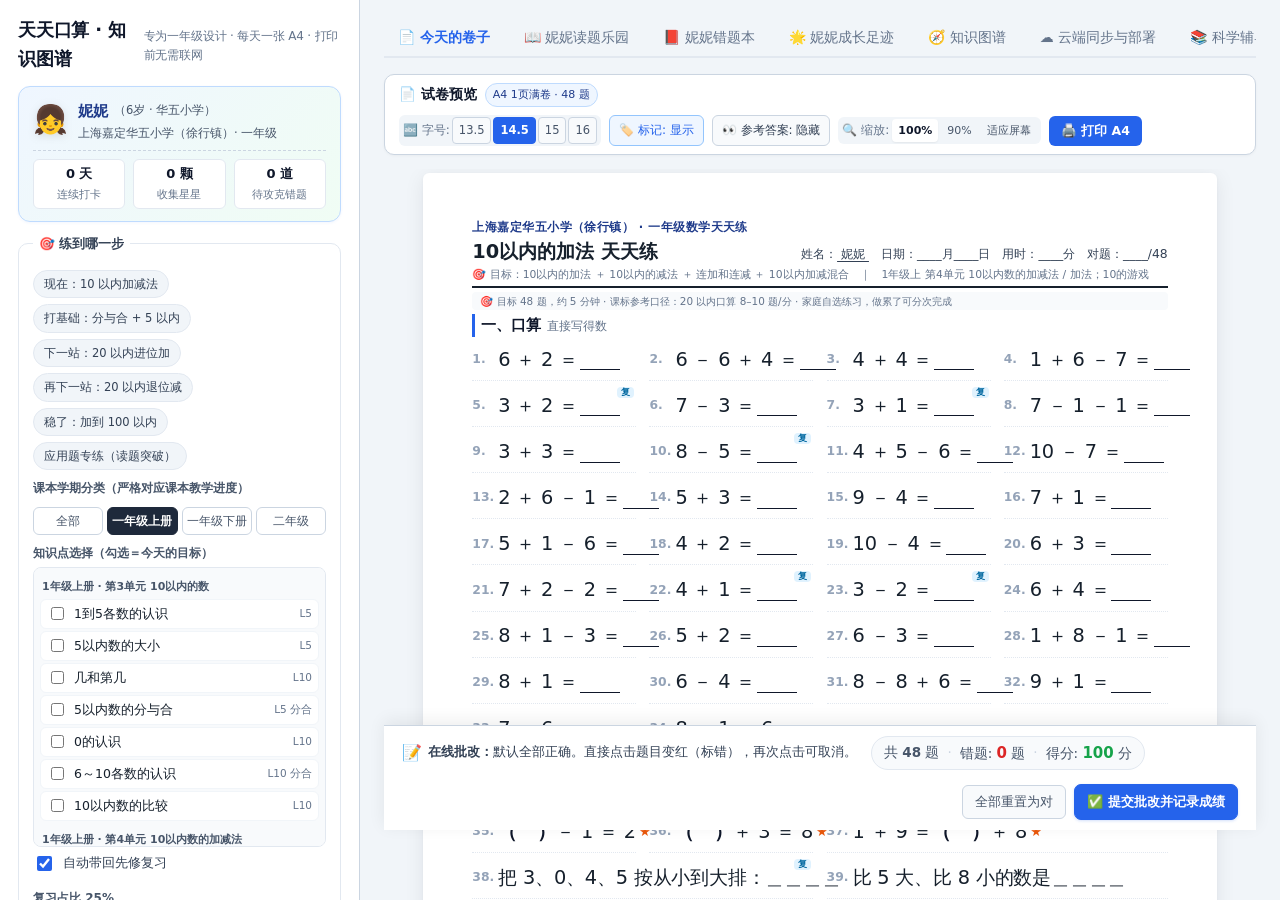
==== index.html @ 5da6ac64 "feat: 增加排除合成分成汉字题选项，支持纯算式出题" ====
<!DOCTYPE html>
<html lang="zh-CN">
<head>
<meta charset="utf-8">
<meta name="viewport" content="width=device-width, initial-scale=1">
<title>天天口算 · 知识图谱出题（专为妮妮定制）</title>
<link rel="stylesheet" href="css/style.css">
</head>
<body>
<div class="app">

  <aside class="side">
    <div class="brand">
      <div>天天口算 · 知识图谱</div>
      <small>专为一年级设计 · 每天一张 A4 · 打印前无需联网</small>
    </div>

    <!-- 妮妮专属档案卡片 (满足需求 5) -->
    <div class="nini-card" id="niniCard">
      <div class="nini-head">
        <div class="nini-avatar">👧</div>
        <div class="nini-info">
          <div class="nini-name">妮妮 <span style="font-size:11.5px;font-weight:normal;color:#475569">（6岁 · 华五小学）</span></div>
          <div class="nini-school">上海嘉定华五小学（徐行镇）· 一年级</div>
        </div>
      </div>
      <div class="nini-stats">
        <div class="stat-pill"><b id="statStreak">0 天</b><span>连续打卡</span></div>
        <div class="stat-pill"><b id="statStars">0 颗</b><span>收集星星</span></div>
        <div class="stat-pill"><b id="statErrors">0 道</b><span>待攻克错题</span></div>
      </div>
    </div>

    <fieldset>
      <legend>🎯 练到哪一步</legend>
      <div id="presets"></div>
      
      <!-- 年级与学期筛选切换 (满足需求 2：先一年级上，再一年级下) -->
      <label class="f">课本学期分类（严格对应课本教学进度）</label>
      <div class="grade-tabs" id="gradeTabs">
        <button class="grade-tab" data-g="all">全部</button>
        <button class="grade-tab on" data-g="1-up">一年级上册</button>
        <button class="grade-tab" data-g="1-down">一年级下册</button>
        <button class="grade-tab" data-g="2">二年级</button>
      </div>
      
      <label class="f">知识点选择（勾选＝今天的目标）</label>
      <div id="topicList"></div>
      <label class="check"><input type="checkbox" id="autoPrereq" checked>自动带回先修复习</label>
      <div class="row">
        <div><label class="f">复习占比 <span id="reviewPct">25%</span></label>
          <input type="range" id="reviewRatio" min="0" max="60" step="5" value="25"></div>
      </div>
    </fieldset>

    <!-- 题量与运算项数控制 (满足需求 6：连加连减选项控制) -->
    <fieldset>
      <legend>🔢 题量与项数控制</legend>
      <label class="check"><input type="checkbox" id="fluOnly">只出口算（纯口算日，不出变式和读题）</label>
      <label class="check"><input type="checkbox" id="skipWord">不出「读题解决问题」（份量还给口算/变式）</label>
      <label class="check"><input type="checkbox" id="skipBond" checked>排除合成分成汉字题（不要「分成/合成」，纯算式）</label>
      <div class="row">
        <div><label class="f">每天题数</label><input type="number" id="count" min="10" max="80" value="48"></div>
        <div><label class="f">难度档</label>
          <select id="level">
            <option value="0">0 启蒙（纯直算）</option>
            <option value="1">1 常规</option>
            <option value="2" selected>2 有思维</option>
            <option value="3">3 挑战</option>
          </select></div>
      </div>

      <!-- 运算项数与连加连减精细设置 -->
      <div class="term-box">
        <label class="f" style="margin-top:0">运算项数与连加连减控制</label>
        <div class="term-grid">
          <label class="check"><input type="checkbox" id="allow2" checked>2个数运算 (a±b)</label>
          <label class="check"><input type="checkbox" id="allow3" checked>3个数连算 (a±b±c)</label>
          <label class="check"><input type="checkbox" id="allow4">4个数挑战 (4项连算)</label>
        </div>
        <div class="chain-forms">
          <span>连算类型：</span>
          <label class="check"><input type="checkbox" id="chainAdd" checked>连加</label>
          <label class="check"><input type="checkbox" id="chainSub" checked>连减</label>
          <label class="check"><input type="checkbox" id="chainMix" checked>加减混合</label>
        </div>
      </div>

      <label class="f">三区配比（口算 / 变式 / 读题）＝ <span id="mixPct">26 / 12 / 10</span></label>
      <input type="range" id="flu" min="0" max="90" value="55">
      <input type="range" id="th" min="0" max="60" value="25">
      <input type="range" id="wd" min="0" max="60" value="20">
      <p class="hint">难度 2 以上才会出 ★ 题（缺项填空、等式平衡、多余条件）。</p>
    </fieldset>

    <!-- 精准回炉与去重设置 (满足需求 5) -->
    <fieldset>
      <legend>🔄 智能出题与防重复</legend>
      <label class="check"><input type="checkbox" id="adaptiveErrors" checked>针对妮妮弱项与错题精准回炉出题</label>
      <div class="row">
        <div><label class="f">同题面冷却（天）</label><input type="number" id="cdSig" min="0" max="60" value="6"></div>
        <div><label class="f">同数族冷却（天）</label><input type="number" id="cdFact" min="0" max="30" value="1"></div>
      </div>
      <label class="check"><input type="checkbox" id="strictDedup">永久不重复</label>
      <p class="hint">10 以内加法事实仅 30 余组，同一题面 6 天不重现；同数族隔天换面孔（3＋5 → ( )＋5＝8 → 8－5），符合艾宾浩斯记忆遗忘规律。</p>
      <button id="btnClear" type="button" style="margin-top:6px;width:100%">清空本地台账与记录</button>
    </fieldset>

    <!-- 科学读题辅导支持 (满足需求：阅读薄弱专项提高) -->
    <fieldset>
      <legend>📖 读题与拼音助读（降低解码认知负荷）</legend>
      <label class="f">伴读阶梯（四步阶梯，按掌握度逐步放手）</label>
      <select id="readStep">
        <option value="1">1 家长读题，孩子手指字听</option>
        <option value="2" selected>2 孩子出声读，家长陪伴</option>
        <option value="3">3 孩子默读＋自己画方块图</option>
        <option value="4">4 孩子完全独立完成</option>
      </select>
      <div class="row">
        <div><label class="f">拼音注音模式</label>
          <select id="annotate">
            <option value="full" selected>逐字拼音（推荐6岁初学）</option>
            <option value="keyword">只高亮题眼词</option>
            <option value="off">不注音（纯汉字）</option>
          </select></div>
      </div>
      <label class="check"><input type="checkbox" id="showWordCard" checked>卷头印今日词卡（消除词意阻碍）</label>
      <label class="check"><input type="checkbox" id="showZiCard" checked>印读题识字卡（第 3 页，高频题词＋三日打卡）</label>
      <label class="check"><input type="checkbox" id="showBar" checked>应用题配方块图与十格阵 (CPA 具象表征)</label>
      <label class="check"><input type="checkbox" id="showExample" checked>新题型先给一道例题支架</label>
      <p class="hint">词卡只解释语义情境，<b>坚决不教「见一共就加」</b>（违背应用题建构本质）。</p>
    </fieldset>

    <!-- 版式硬约束 (GB 40070-2021) 与书写留空 (满足需求 3) -->
    <fieldset>
      <legend>🖨️ A4 版式与字号调节</legend>
      <div class="row">
        <div>
          <label class="f">字号 pt（单页48题推荐 14~15pt）</label>
          <div class="font-input-box">
            <input type="number" id="fontPt" min="11" max="22" step="0.5" value="14.5" style="width:70px">
            <div class="font-pill-row" id="fontPresetBtns">
              <button type="button" class="btn-preset" data-pt="13.5">13.5</button>
              <button type="button" class="btn-preset active" data-pt="14.5">14.5</button>
              <button type="button" class="btn-preset" data-pt="15">15</button>
              <button type="button" class="btn-preset" data-pt="16">16</button>
            </div>
          </div>
        </div>
        <div><label class="f">口算列数</label>
          <select id="cols"><option>3</option><option selected>4</option><option>5</option></select></div>
      </div>
      <label class="f">行距</label>
      <select id="gap">
        <option value="tight">紧凑（5mm 底线）</option>
        <option value="normal" selected>标准（15mm 题距）</option>
        <option value="loose">宽松（18mm 题距）</option>
      </select>
      <label class="check"><input type="checkbox" id="showAnswer">在卷面上显示答案（打印前可取消）</label>
      <p class="hint">可自由调整字号（13.5~16pt），<b>使用规范等号与宽敞下划线留白，彻底取消方块</b>，一页完美容纳 48 题。</p>
    </fieldset>

    <div style="margin: 10px 0 6px">
      <button class="primary" id="btnOnePage48" type="button" style="width:100%;font-size:14px;padding:9px">📄 一键 48 题满页卷 (单页A4)</button>
    </div>
    <div class="bar">
      <button id="btnNew" type="button">🎲 换一套</button>
      <button id="btnPrint" type="button">🖨️ 打印 A4</button>
    </div>
    <div class="bar">
      <button class="warm" id="btnErrorPaper" type="button">🎯 妮妮错题提分卷</button>
      <button id="btnOnlineGrade" type="button">📝 在线批改试卷</button>
    </div>
    <div id="pageInfo" class="hint" style="margin-top:8px"></div>
    <div id="statLine"></div>
  </aside>

  <main class="main">
    <div class="tabs">
      <button data-tab="paper" class="on">📄 今天的卷子</button>
      <button data-tab="reading">📖 妮妮读题乐园</button>
      <button data-tab="errors">📕 妮妮错题本 <span id="errorBadge" class="badge warn" style="display:none">0</span></button>
      <button data-tab="progress">🌟 妮妮成长足迹</button>
      <button data-tab="graph">🧭 知识图谱</button>
      <button data-tab="cloud">☁️ 云端同步与部署</button>
      <button data-tab="guide">📚 科学辅导指南</button>
    </div>

    <!-- 1. 试卷展示区 -->
    <section class="tabpane on" id="pane-paper">
      <div class="paper-toolbar no-print">
        <div class="toolbar-group">
          <span class="toolbar-title">📄 试卷预览</span>
          <span class="preview-badge" id="previewBadge">A4 1页满卷 · 48题</span>
        </div>
        <div class="toolbar-actions">
          <div class="font-controls">
            <span>🔤 字号:</span>
            <button type="button" class="btn-font-pt" data-pt="13.5">13.5</button>
            <button type="button" class="btn-font-pt active" data-pt="14.5">14.5</button>
            <button type="button" class="btn-font-pt" data-pt="15">15</button>
            <button type="button" class="btn-font-pt" data-pt="16">16</button>
          </div>
          <button type="button" class="btn-tool active" id="btnToggleTags" title="在网页上显示或隐藏回炉/复习等标记">🏷️ 标记: 显示</button>
          <button type="button" class="btn-tool" id="btnQuickAns" title="卷面快速显示/隐藏参考答案">👀 参考答案: 隐藏</button>
          <div class="zoom-controls">
            <span>🔍 缩放:</span>
            <button type="button" class="btn-zoom active" data-zoom="100">100%</button>
            <button type="button" class="btn-zoom" data-zoom="90">90%</button>
            <button type="button" class="btn-zoom" data-zoom="fit">适应屏幕</button>
          </div>
          <button type="button" class="btn-print-quick" id="btnQuickPrint">🖨️ 打印 A4</button>
        </div>
      </div>
      <div class="paper-preview-container">
        <div class="stack" id="paper"></div>
      </div>
    </section>

    <!-- 2. 读题乐园与互动练习 -->
    <section class="tabpane" id="pane-reading">
      <div class="flow" style="margin:0 auto;font-size:16pt" id="readingPane"></div>
    </section>

    <!-- 3. 妮妮错题本 (满足需求 5) -->
    <section class="tabpane" id="pane-errors">
      <div class="error-page-header">
        <div class="error-stats-text">
          妮妮目前有 <b id="unresolvedCount">0</b> 道待攻克的错题。<br>
          <span style="font-size:12px;color:#64748b">系统已自动将这些错题及同族变式纳入每日智能出题与强化练习中。</span>
        </div>
        <div>
          <button class="warm" id="btnGenErrorSheet2" type="button">🎯 一键生成这批错题的专属巩固卷</button>
        </div>
      </div>
      <div class="error-list" id="errorListContainer">
        <p class="empty">🎉 妮妮太棒了！目前没有错题记录！</p>
      </div>
    </section>

    <!-- 4. 妮妮成长足迹与掌握情况 -->
    <section class="tabpane" id="pane-progress">
      <div style="background:#fff;border:1px solid var(--line);border-radius:12px;padding:16px 20px;margin-bottom:16px;">
        <h3 style="margin-top:0;font-size:16px;color:#0f172a">👧 妮妮的口算成长档案</h3>
        <p style="color:#64748b;font-size:13px;margin:4px 0 12px">上海嘉定华五小学（徐行镇）· 一年级数学天天练</p>
        <div style="display:grid;grid-template-columns:repeat(auto-fit, minmax(130px, 1fr));gap:10px">
          <div class="stat-pill"><b id="pSheets">0 张</b><span>已练试卷</span></div>
          <div class="stat-pill"><b id="pQuestions">0 题</b><span>已答题目</span></div>
          <div class="stat-pill"><b id="pAccuracy">100%</b><span>平均正确率</span></div>
          <div class="stat-pill"><b id="pStars">0 颗</b><span>荣誉小星星</span></div>
        </div>
      </div>

      <h4>各知识点正确率与掌握状态</h4>
      <div id="mastery"></div>
      <h4>下一步进阶建议（知识图谱推进）</h4>
      <div id="advice"></div>
      <h4>卡住时先修回溯</h4>
      <div id="backtrack"></div>
      <h4>近期练习历史记录</h4>
      <div id="historyList"></div>
    </section>

    <!-- 5. 知识图谱视图 -->
    <section class="tabpane" id="pane-graph">
      <p class="dim">红实线＝硬先修（不会就学不了），灰虚线＝软先修。点节点看掌握标准与回溯链。</p>
      <div class="graphwrap">
        <div class="gcanvas" id="graphSvg"></div>
        <div id="graphDetail"><span class="dim">点左图任一知识点查看详情。</span><p id="pyCov" class="dim"></p></div>
      </div>
    </section>

    <!-- 6. 云端同步与 Cloudflare KV 部署 (满足需求 4) -->
    <section class="tabpane" id="pane-cloud">
      <div class="cloud-status-card">
        <div id="cloudStatusIndicator" class="cloud-pill local">🟡 本地模式 (数据保存在浏览器)</div>
        <p style="font-size:13.5px;color:#475569;margin:6px 0 12px">
          天天口算支持一键部署到 <b>GitHub + Cloudflare Pages</b>，绑定 <b>Cloudflare KV</b> 边缘数据库记录数据，100% 免费、全球极速加速、手机/平板/电脑随时同步！
        </p>
        <div style="display:flex;gap:10px;flex-wrap:wrap">
          <button class="primary" id="btnSyncCloud" type="button">☁️ 立即备份到云端</button>
          <button id="btnPullCloud" type="button">📥 从云端拉取数据覆盖</button>
          <button id="btnExportJson" type="button">💾 导出数据备份文件 (.json)</button>
          <button id="btnImportJson" type="button">📂 导入备份文件</button>
          <input type="file" id="fileImport" accept=".json" style="display:none">
        </div>
      </div>

      <div class="guide" style="max-width:none">
        <h2>🛠️ Cloudflare Pages + KV 极简部署指南（好操作吗？非常简单，3 分钟即可完成）</h2>
        <p>本项目已内置 Cloudflare Pages Functions 接口（<code>functions/api/sync.js</code>）和 <code>wrangler.toml</code> 配置文件，零代码改动即可部署。</p>
        
        <div class="deploy-steps">
          <div class="step-item">
            <h4>第 1 步：将代码推送到你的 GitHub 仓库</h4>
            <p>在当前项目文件夹运行以下命令（若已上传则直接看下一步）：</p>
            <code>git init &amp;&amp; git add . &amp;&amp; git commit -m "feat: 妮妮口算天天练" &amp;&amp; git push</code>
          </div>

          <div class="step-item">
            <h4>第 2 步：在 Cloudflare 创建 Pages 项目</h4>
            <ol style="margin:4px 0;padding-left:20px">
              <li>打开 <a href="https://dash.cloudflare.com" target="_blank">Cloudflare 控制台</a>，左侧菜单点击 <b>Workers &amp; Pages</b>。</li>
              <li>点击 <b>Create Application</b> -&gt; 选择 <b>Pages</b> 选项卡 -&gt; 点击 <b>Connect to Git</b>。</li>
              <li>授权并选中你的 GitHub 仓库，点击 <b>Begin setup</b>。</li>
              <li><b>构建设置</b>：Framework preset 选 <code>None</code>，Build command 留空，Build output directory 留空或填 <code>.</code>。</li>
              <li>点击 <b>Save and Deploy</b>，几十秒后你的专属域名就生成了（如 <code>https://nini-kousuan.pages.dev</code>）！</li>
            </ol>
          </div>

          <div class="step-item">
            <h4>第 3 步：创建并绑定 KV 数据库（记录妮妮数据）</h4>
            <ol style="margin:4px 0;padding-left:20px">
              <li>在 Cloudflare 左侧导航栏点击 <b>Storage &amp; Databases</b> -&gt; <b>KV</b>。</li>
              <li>点击 <b>Create Namespace</b>，输入名称 <code>KOUSUAN_KV</code>，点击 Add。</li>
              <li>回到刚创建的 Pages 项目页面，点击顶部的 <b>Settings</b> -&gt; <b>Functions</b>。</li>
              <li>在页面下方找到 <b>KV namespace bindings</b>，点击 <b>Add binding</b>。</li>
              <li>Variable name 填写：<code>KOUSUAN_KV</code>，KV namespace 选择刚刚创建的 <code>KOUSUAN_KV</code>。</li>
              <li>点击 Save，重新部署一次。就搞定了！</li>
            </ol>
          </div>

          <div class="step-item">
            <h4>第 4 步：体验多端自动同步</h4>
            <p>部署完成后，无论是电脑还是 iPad、手机打开你的专属网址，系统都会自动识别到云端数据库（状态变为绿色 🟢 已连接），妮妮每次做题、错题本、打卡历史都会自动实时云端备份，换设备不丢失！</p>
          </div>
        </div>
      </div>
    </section>

    <!-- 7. 科学辅导与文献指南 -->
    <section class="tabpane" id="pane-guide"><div class="guide" id="guideBody"></div></section>

    <!-- 底部批改交互条 (满足需求：默认正确，点一下红色是错，再点取消，无多余错因标签) -->
    <div class="markbar no-print">
      <div class="markbar-tip">
        <span class="markbar-icon">📝</span>
        <span><b>在线批改：</b>默认全部正确。直接点击题目变红（标错），再次点击可取消。</span>
      </div>
      <div class="markbar-stats">
        <span>共 <b id="gradeTotal">48</b> 题</span>
        <span class="sep">·</span>
        <span>错题: <b id="wrongCount" class="text-danger">0</b> 题</span>
        <span class="sep">·</span>
        <span>得分: <b id="scoreDisplay" class="text-success">100</b> 分</span>
      </div>
      <div class="markbar-actions">
        <button type="button" id="btnResetGrade" class="btn-subtle">全部重置为对</button>
        <button type="button" class="primary" id="btnFinishGrading">✅ 提交批改并记录成绩</button>
      </div>
    </div>
  </main>
</div>

<!-- 练习完成结算与星星奖励弹窗 -->
<div class="modal-overlay" id="modalReward" style="display:none">
  <div class="modal-card">
    <div class="modal-stars" id="modalStars">⭐⭐⭐</div>
    <div class="modal-title" id="modalTitle">妮妮今天太棒啦！</div>
    <div class="modal-msg" id="modalMsg">完成了 48 道口算练习，用时 6 分钟，正确率 100%！</div>
    <button class="primary" id="btnCloseModal" type="button" style="width:100%;padding:10px">收下小星星，明天继续加油！</button>
  </div>
</div>

<script src="js/graph.data.js"></script>
<script src="js/core.js"></script>
<script src="js/items.js"></script>
<script src="js/plan.js"></script>
<script src="js/reading.js"></script>
<script src="js/render.js"></script>
<script src="js/cloud.js"></script>
<script src="js/guide.js"></script>
<script src="js/app.js"></script>
</body>
</html>
---- css/style.css ----
/* 天天口算 · 样式
   符合 GB 40070-2021《儿童青少年学习用品近视防控卫生要求》（强制性国标）：
   小学一、二年级文字 ≥16pt（3号）、行距 ≥5mm、课业簿册行高 ≥8mm。
   专为上海嘉定华五小学一年级学生（妮妮）定制打造。 */

:root {
  --ink: #16202c;
  --line: #cbd5e1;
  --line-light: #e2e8f0;
  --accent: #2563eb;
  --accent-light: #eff6ff;
  --accent-hover: #1d4ed8;
  --soft: #f8fafc;
  --warn: #ea580c;
  --danger: #dc2626;
  --success: #16a34a;
  --star: #f59e0b;
  --card-bg: #ffffff;
  --body-bg: #f1f5f9;
}

* { box-sizing: border-box; }
html, body { margin: 0; padding: 0; }
body {
  font: 15px/1.6 "Noto Sans SC", "Source Han Sans SC", "PingFang SC", "Microsoft YaHei", system-ui, sans-serif;
  color: var(--ink); background: var(--body-bg);
  -webkit-font-smoothing: antialiased;
}
kbd { font: 12px ui-monospace, Consolas, monospace; background: #e7ecf3; padding: 2px 6px; border-radius: 4px; }

/* ---------- 应用外壳 ---------- */
.app { display: grid; grid-template-columns: 360px 1fr; min-height: 100vh; }
.side {
  background: var(--card-bg); border-right: 1px solid var(--line);
  padding: 16px 18px 50px; overflow-y: auto; max-height: 100vh;
}
.main { padding: 18px 24px 70px; overflow-y: auto; max-height: 100vh; }

/* 头部品牌与妮妮专属档案卡片 */
.brand { font-size: 18px; font-weight: 800; color: #0f172a; letter-spacing: -0.01em; display: flex; align-items: center; justify-content: space-between; }
.brand small { display: block; font-weight: 500; font-size: 12px; color: #64748b; margin-top: 2px; }

.nini-card {
  background: linear-gradient(135deg, #eff6ff 0%, #f0fdf4 100%);
  border: 1px solid #bfdbfe; border-radius: 12px;
  padding: 12px 14px; margin: 12px 0 6px;
  box-shadow: 0 1px 3px rgba(37,99,235,0.06);
}
.nini-head { display: flex; align-items: center; gap: 10px; }
.nini-avatar { font-size: 28px; line-height: 1; filter: drop-shadow(0 2px 4px rgba(0,0,0,0.1)); }
.nini-info { flex: 1; }
.nini-name { font-size: 15px; font-weight: 700; color: #1e3a8a; display: flex; align-items: center; gap: 6px; }
.nini-school { font-size: 11.5px; color: #475569; margin-top: 1px; }
.nini-stats {
  display: flex; gap: 8px; margin-top: 8px; padding-top: 8px;
  border-top: 1px dashed #cbd5e1; font-size: 12px;
}
.stat-pill {
  flex: 1; background: #ffffff; border: 1px solid #e2e8f0; border-radius: 6px;
  padding: 4px 6px; text-align: center;
}
.stat-pill b { display: block; font-size: 13px; color: #0f172a; }
.stat-pill span { font-size: 10.5px; color: #64748b; }

/* 侧边栏卡片与表单 */
fieldset {
  border: 1px solid #e2e8f0; border-radius: 10px; margin: 12px 0 0;
  padding: 10px 14px 14px; background: #ffffff;
}
legend {
  font-size: 12.5px; font-weight: 700; color: #334155; padding: 0 6px;
  display: flex; align-items: center; gap: 4px;
}
label.f { display: block; font-size: 12px; font-weight: 600; color: #475569; margin: 9px 0 4px; }
input[type=number], select {
  width: 100%; padding: 7px 10px; border: 1px solid var(--line); border-radius: 6px;
  font: inherit; font-size: 13.5px; background: #fff; color: var(--ink);
  transition: border-color .15s;
}
input[type=number]:focus, select:focus { border-color: var(--accent); outline: none; }
input[type=range] { width: 100%; accent-color: var(--accent); }
.row { display: flex; gap: 8px; }
.row > * { flex: 1; }
.check {
  display: flex; align-items: center; gap: 8px; font-size: 13px;
  margin: 6px 0; color: #334155; cursor: pointer; user-select: none;
}
.check input { width: 15px; height: 15px; cursor: pointer; accent-color: var(--accent); }
.hint { font-size: 11.5px; color: #64748b; margin: 5px 0 0; line-height: 1.5; }
.hint b { color: var(--warn); }

/* 按钮规范 */
button {
  font: inherit; font-size: 13px; padding: 7px 12px; border-radius: 7px; cursor: pointer;
  border: 1px solid var(--line); background: #fff; color: var(--ink);
  transition: all .15s ease;
}
button:hover { border-color: var(--accent); color: var(--accent); background: #f8fafc; }
button.primary {
  background: var(--accent); border-color: var(--accent); color: #fff;
  font-weight: 600; box-shadow: 0 1px 3px rgba(37,99,235,0.2);
}
button.primary:hover { background: var(--accent-hover); border-color: var(--accent-hover); color: #fff; }
button.danger { background: #fee2e2; border-color: #fca5a5; color: #b91c1c; font-weight: 600; }
button.danger:hover { background: #fecaca; }
button.warm { background: #fef3c7; border-color: #fde68a; color: #b45309; font-weight: 600; }
button.warm:hover { background: #fde68a; }

.bar { display: flex; gap: 8px; flex-wrap: wrap; margin: 14px 0 0; }
.bar button { flex: 1; min-width: 100px; padding: 8px 10px; }

#presets { display: flex; flex-wrap: wrap; gap: 6px; margin: 6px 0 8px; }
.preset {
  font-size: 11.5px; padding: 4px 10px; border-radius: 16px;
  background: #f1f5f9; border: 1px solid #e2e8f0; color: #334155;
}
.preset:hover { background: var(--accent-light); border-color: var(--accent); color: var(--accent); }

/* 年级筛选与知识点严格排列 (满足需求 2) */
.grade-tabs { display: flex; gap: 4px; margin: 8px 0 6px; }
.grade-tab {
  flex: 1; font-size: 11.5px; padding: 4px 2px; text-align: center;
  border: 1px solid #cbd5e1; border-radius: 6px; background: #fff; color: #475569;
}
.grade-tab.on { background: #1e293b; border-color: #1e293b; color: #fff; font-weight: 600; }

#topicList {
  max-height: 280px; overflow-y: auto; border: 1px solid #e2e8f0;
  border-radius: 8px; padding: 6px; background: #f8fafc;
}
.tgroup { margin-bottom: 10px; }
.tgh {
  font-size: 11px; color: #475569; font-weight: 700; margin: 4px 2px 3px;
  display: flex; align-items: center; justify-content: space-between;
}
.trow {
  display: flex; align-items: center; gap: 7px; padding: 4px 6px;
  border-radius: 6px; cursor: pointer; font-size: 12.5px; background: #ffffff;
  margin-bottom: 2px; border: 1px solid #f1f5f9;
}
.trow:hover { background: var(--soft); border-color: #cbd5e1; }
.trow.on { background: #eff6ff; border-color: #bfdbfe; font-weight: 600; }
.trow input { width: auto; accent-color: var(--accent); }
.tn { flex: 1; }
.tmeta { font-size: 10.5px; color: #64748b; font-weight: 400; }

/* 运算项数与连加连减选项卡 (满足需求 6) */
.term-box {
  background: #f8fafc; border: 1px solid #e2e8f0; border-radius: 8px;
  padding: 8px 10px; margin: 6px 0;
}
.term-grid { display: grid; grid-template-columns: 1fr 1fr; gap: 4px; }
.chain-forms {
  display: flex; gap: 8px; margin-top: 6px; padding-top: 6px;
  border-top: 1px dashed #e2e8f0; font-size: 11.5px; color: #475569;
}

/* ---------- 标签页 ---------- */
.tabs {
  display: flex; gap: 6px; border-bottom: 2px solid #e2e8f0; margin-bottom: 16px;
  overflow-x: auto;
}
.tabs button {
  border: none; border-bottom: 2px solid transparent; margin-bottom: -2px;
  border-radius: 0; font-size: 14px; font-weight: 500; color: #64748b;
  padding: 8px 14px; background: transparent; white-space: nowrap;
}
.tabs button:hover { color: var(--accent); background: transparent; }
.tabs button.on {
  border-bottom-color: var(--accent); color: var(--accent); font-weight: 700;
}
.tabpane { display: none; }
.tabpane.on { display: block; animation: fadeIn .15s ease-in; }
@keyframes fadeIn { from { opacity: 0; transform: translateY(2px); } to { opacity: 1; transform: translateY(0); } }

/* ---------- A4 连续排版与打印规范 (GB 40070-2021) ---------- */
.paper-preview-container {
  display: flex; flex-direction: column; align-items: center; width: 100%;
  overflow-x: auto; padding: 4px 0 100px;
}
.stack {
  display: flex; flex-direction: column; gap: 20px; align-items: center;
  transition: transform .15s ease-out; transform-origin: top center;
}
.flow {
  width: 210mm; min-width: 210mm; box-sizing: border-box; background: #fff;
  box-shadow: 0 4px 20px rgba(15, 23, 42, 0.08), 0 1px 3px rgba(15, 23, 42, 0.04);
  padding: 12mm 13mm; line-height: var(--paper-lh, 1.55);
  -webkit-print-color-adjust: exact; print-color-adjust: exact;
  border-radius: 6px; position: relative; overflow: hidden;
}
.flow.keywrap { break-before: page; }

/* 卷头：包含学校、妮妮姓名与做题信息 */
.sheet-head { border-bottom: 2px solid var(--ink); padding-bottom: 3px; margin-bottom: 4px; }
.school-tag { font-size: .60em; font-weight: 700; color: #1e3a8a; letter-spacing: 0.04em; text-transform: uppercase; margin-bottom: 1px; }
.sheet-head .title {
  font-size: 1.0em; font-weight: 800; display: flex;
  align-items: baseline; justify-content: space-between; gap: 8px;
}
.sheet-head .fill { font-size: .64em; font-weight: 500; color: #334155; white-space: nowrap; }
.sheet-head .fill u { text-decoration: underline; text-underline-offset: 3px; }
.sheet-head .sub { font-size: .56em; color: #64748b; margin-top: 1px; line-height: 1.3; }
.goal { font-size: .54em; color: #64748b; margin: 2px 0 4px; line-height: 1.4; background: #f8fafc; padding: 2px 8px; border-radius: 4px; }
.p2head { break-before: page; margin-top: 6mm; }

h3.sec {
  font-size: .78em; font-weight: 700; margin: 4px 0 2px; padding-left: 6px;
  border-left: 3.5px solid var(--accent); color: #0f172a;
}
h3.sec small { font-weight: 400; font-size: .8em; color: #64748b; }

/* 题格系统：4列排版，严格约束列宽与行高，保证48题单页完美容纳 */
.grid {
  display: grid; grid-template-columns: repeat(var(--cols, 4), minmax(0, 1fr));
  column-gap: 3.5mm; row-gap: 1.2mm; width: 100%; box-sizing: border-box;
}
.grid .item {
  display: flex; align-items: center; min-height: 11mm; border-bottom: 1px dotted #e2e8f0;
  font-size: 1em; page-break-inside: avoid; position: relative; box-sizing: border-box;
  min-width: 0; padding-right: 2px; cursor: pointer; transition: background-color .1s, border-color .1s;
}
.grid .item:hover { background-color: #f8fafc; }
.item.wide { grid-column: span 2; }
.item.full { grid-column: 1 / -1; }
.item .no {
  font-size: .64em; color: #94a3b8; width: 2.1em; flex: none; font-weight: 600;
  user-select: none;
}
.item .q {
  display: inline-flex; align-items: center; white-space: nowrap;
  font-weight: 500; letter-spacing: -0.01em; flex: 1; min-width: 0;
}

/* 运算符号与书写留空 (彻底摒弃方块 □) */
.op-eq { margin: 0 1px; font-weight: 600; }
.write-line {
  display: inline-block; min-width: 36px; width: 40px; border-bottom: 1.8px solid #0f172a;
  height: 1.1em; vertical-align: baseline; margin-left: 2px; text-align: center;
}
.write-line.filled { border-bottom-color: #3b82f6; }
.blank-paren {
  display: inline-flex; align-items: center; font-weight: 600; letter-spacing: 0; color: #0f172a;
}
.write-blank-inner {
  display: inline-block; min-width: 20px; text-align: center;
}
.cmp-circle {
  display: inline-flex; align-items: center; justify-content: center;
  width: 1.15em; height: 1.15em; border: 1.5px solid #0f172a; border-radius: 50%;
  font-size: 0.85em; margin: 0 3px; vertical-align: middle;
}
.cmp-circle-ans {
  display: inline-flex; align-items: center; justify-content: center;
  width: 1.15em; height: 1.15em; border: 1.5px solid var(--accent); border-radius: 50%;
  font-size: 0.85em; font-weight: 700; color: var(--accent); margin: 0 3px; vertical-align: middle;
}

.ans-inline { font-size: 0.88em; font-weight: 700; color: var(--accent); }
.item .star { color: var(--warn); font-size: .68em; margin-left: 3px; font-weight: 700; }

/* 标记组：浮动定位在题目右上角，绝对不占用题目水平行宽！ */
.item .tag-group {
  position: absolute; top: 1px; right: 2px; display: inline-flex; gap: 2px;
  pointer-events: none; z-index: 2;
}
.item .tag, .witem .tag {
  font-size: 9px; line-height: 1; padding: 1px 4px; border-radius: 4px;
  vertical-align: middle; font-weight: 600;
}
.tag.rev { background: #e0f2fe; color: #0369a1; }
.tag.refr { background: #fef3c7; color: #92400e; }
.tag.reinf { background: #fee2e2; color: #b91c1c; border: 1px solid #fca5a5; }
.hide-tags .tag-group { display: none !important; }

.item .ans { font-size: .82em; color: var(--accent); margin-left: 6px; font-weight: 700; white-space: nowrap; }

/* 批改状态：默认正常，点一下红错，再点取消 */
.item.bad, .witem.bad {
  background: #fef2f2 !important;
  border-bottom: 1.5px solid #f87171 !important;
}
.item.bad .write-line {
  border-bottom-color: #ef4444 !important;
}
.item.bad .no {
  color: #ef4444 !important;
  font-weight: 700;
}
.item.bad::after {
  content: '✕';
  position: absolute;
  right: 6px;
  top: 50%;
  transform: translateY(-50%);
  font-size: 13px;
  font-weight: 900;
  color: #dc2626;
  pointer-events: none;
  background: #fee2e2;
  width: 17px;
  height: 17px;
  border-radius: 50%;
  display: flex;
  align-items: center;
  justify-content: center;
  line-height: 1;
}

/* 批改状态 */
.item.ok { background: #f0fdf4; }
.item.bad, .witem.bad { background: #fef2f2; }
.item .mark { cursor: pointer; }

/* 例题提示条 */
.explain {
  font-size: .64em; color: #1e3a8a; background: #eff6ff; border-left: 3px solid #60a5fa;
  padding: 4px 10px; margin: 0 0 6px; border-radius: 0 6px 6px 0; line-height: 1.5;
}

/* ---------- 读题解决问题区 (科学脚手架与手写区) ---------- */
.readsteps {
  font-size: .6em; color: #334155; background: #f8fafc; border: 1px solid #e2e8f0;
  border-radius: 6px; padding: 5px 10px; margin-bottom: 7px; display: flex; gap: 14px; flex-wrap: wrap;
}
.readsteps b { color: var(--accent); }
.wordcard {
  font-size: .58em; background: #fffbeb; border: 1px dashed #fcd34d;
  border-radius: 6px; padding: 5px 10px; margin-bottom: 8px;
}
.wordcard .wc { display: inline-block; margin: 2px 10px 2px 0; }
.wordcard b { color: #92400e; }
.wordcard i { font-style: normal; color: #78350f; margin-left: 3px; }

.wordlist .witem {
  min-height: 16mm; border-bottom: 1px solid #e2e8f0;
  padding: 2.5mm 0 2mm; page-break-inside: avoid;
}
.witem .wline { display: flex; align-items: baseline; font-size: 1.02em; line-height: 1.6; }
.witem .no { font-size: .62em; color: #94a3b8; width: 2em; flex: none; font-weight: 600; }
.witem .wq { flex: 1; }
.witem .witem-body { display: flex; gap: 12px; align-items: center; margin-top: 2mm; }
.word-write-area { flex: 1; display: flex; flex-direction: column; gap: 4px; }
.line-write { display: flex; align-items: center; font-size: .68em; color: #334155; }
.line-write .lbl { width: 3.5em; font-weight: 600; }
.work-line { flex: 1; border-bottom: 1.2px solid #0f172a; height: 1.2em; }
.work-ans-paren { font-weight: 600; letter-spacing: 2px; }

svg.bar { width: 38mm; height: auto; flex: none; }
svg.ten-frame { height: 20mm; width: auto; flex: none; }
.choices { margin: 1mm 0 0 2em; font-size: .78em; display: flex; gap: 14px; flex-wrap: wrap; }
.ch b { color: var(--accent); }
.witem .sans { font-size: .64em; color: var(--accent); margin-top: 1mm; font-weight: 600; }
b.kw { font-weight: 700; color: #1e3a8a; border-bottom: 2px solid #fde047; padding-bottom: 1px; }
rt { font-size: .44em; color: #64748b; font-weight: 500; }

.sheet-foot { font-size: .56em; color: #64748b; margin-top: 12px; padding-top: 4px; border-top: 1px solid #e2e8f0; }

/* ---------- 识字卡 ---------- */
.zgrid { display: grid; grid-template-columns: repeat(3, 1fr); gap: 3mm; margin: 4mm 0; }
.zcard {
  border: 1px solid #cbd5e1; border-radius: 8px; padding: 3.5mm 4mm;
  min-height: 28mm; page-break-inside: avoid; background: #fff;
}
.zcard .zw { font-size: 1.05em; font-weight: 700; color: #0f172a; }
.zcard .zw rt { font-size: .45em; color: #64748b; font-weight: 500; }
.zcard .zs { font-size: .62em; color: #334155; margin-top: 1.2mm; line-height: 1.6; }
.zcard .zt {
  font-size: .55em; color: #64748b; margin-top: 1.5mm; display: flex;
  align-items: center; gap: 5px;
}
.zcard .tick {
  display: inline-block; width: 3.6mm; height: 3.6mm;
  border: 1.2px solid #94a3b8; border-radius: 2px;
}
.zquant { font-size: .6em; color: #334155; background: #f8fafc; border-radius: 6px; padding: 5px 10px; margin-top: 4mm; }
.zfoot { font-size: .58em; color: #64748b; margin-top: 3mm; line-height: 1.6; }
.zgrid.screen .zcard { background: #ffffff; box-shadow: 0 1px 3px rgba(0,0,0,0.05); }
.zsub { font-size: .82em; margin: 12px 0 4px; color: #334155; font-weight: 700; }

/* ---------- 错题本标签页 (满足需求 5) ---------- */
.error-page-header {
  display: flex; justify-content: space-between; align-items: center;
  background: #ffffff; border: 1px solid #e2e8f0; border-radius: 12px;
  padding: 14px 18px; margin-bottom: 16px;
}
.error-stats-text { font-size: 14px; color: #334155; }
.error-stats-text b { color: var(--danger); font-size: 18px; }
.error-list { display: grid; grid-template-columns: repeat(auto-fill, minmax(320px, 1fr)); gap: 12px; }
.error-card {
  background: #ffffff; border: 1px solid #e2e8f0; border-radius: 10px;
  padding: 12px 14px; position: relative; transition: box-shadow .15s;
}
.error-card:hover { box-shadow: 0 4px 12px rgba(0,0,0,0.06); }
.error-card.resolved { opacity: 0.6; background: #f8fafc; }
.error-card-top { display: flex; justify-content: space-between; align-items: center; margin-bottom: 6px; }
.error-cause-badge {
  font-size: 11px; padding: 2px 7px; border-radius: 10px;
  background: #fee2e2; color: #b91c1c; font-weight: 600;
}
.error-date { font-size: 11px; color: #94a3b8; }
.error-prompt { font-size: 16px; font-weight: 700; color: #0f172a; margin: 4px 0; }
.error-ans { font-size: 13px; color: var(--accent); font-weight: 600; }
.error-actions { display: flex; justify-content: flex-end; gap: 8px; margin-top: 8px; }

/* ---------- 读题练习页 ---------- */
.readingpage h3 { font-size: 1.1em; margin: 0 0 4px; font-weight: 700; color: #0f172a; }
.readingpage .rule { font-size: .68em; color: #475569; line-height: 1.6; }
.ritem {
  border: 1px solid #e2e8f0; border-radius: 12px; padding: 14px 16px;
  margin: 12px 0; background: #ffffff; box-shadow: 0 1px 4px rgba(0,0,0,0.04);
}
.rtext { font-size: 1.15em; line-height: 2.5; color: #0f172a; }
.rrow { display: flex; gap: 16px; align-items: flex-start; margin-top: 10px; }
.rask { flex: 1; font-size: .7em; display: flex; flex-direction: column; gap: 6px; }
.rask label { display: flex; align-items: center; color: #334155; }
.fillin {
  flex: 1; padding: 4px 8px; border: none; border-bottom: 1.5px solid #cbd5e1;
  font: inherit; font-size: 14px; margin-left: 6px; background: transparent;
}
.fillin:focus { border-bottom-color: var(--accent); outline: none; }
.fillin.short { flex: none; width: 80px; text-align: center; }
.rans { font-size: .66em; color: var(--accent); margin-top: 8px; font-weight: 600; }
.speak { font-size: 12px; padding: 4px 12px; border-radius: 6px; display: inline-flex; align-items: center; gap: 4px; }
.empty { color: #64748b; font-size: 13px; padding: 20px 0; text-align: center; }

/* ---------- 云端部署与同步卡片 (满足需求 4) ---------- */
.cloud-status-card {
  background: #ffffff; border: 1px solid #e2e8f0; border-radius: 12px;
  padding: 16px 20px; margin-bottom: 16px;
}
.cloud-pill {
  display: inline-flex; align-items: center; gap: 6px; padding: 4px 10px;
  border-radius: 16px; font-size: 12.5px; font-weight: 600; margin-bottom: 8px;
}
.cloud-pill.connected { background: #dcfce7; color: #15803d; }
.cloud-pill.local { background: #fef3c7; color: #b45309; }
.cloud-pill.unbound { background: #fee2e2; color: #b91c1c; }
.deploy-steps {
  display: flex; flex-direction: column; gap: 12px; margin-top: 14px;
}
.step-item {
  background: #f8fafc; border: 1px solid #e2e8f0; border-radius: 8px;
  padding: 12px 14px; font-size: 13.5px;
}
.step-item h4 { margin: 0 0 6px; font-size: 14px; color: #0f172a; display: flex; align-items: center; gap: 6px; }
.step-item code {
  background: #e2e8f0; padding: 2px 6px; border-radius: 4px; font-size: 12px; font-family: monospace;
}

/* ---------- 批改悬浮条 (默认正确，点错标红，无多余标签) ---------- */
.markbar {
  position: sticky; bottom: 0; background: #ffffff; border-top: 1px solid var(--line);
  padding: 10px 18px; display: flex; gap: 14px; align-items: center; font-size: 13.5px;
  box-shadow: 0 -4px 16px rgba(0,0,0,0.07); flex-wrap: wrap; z-index: 100;
}
.markbar-tip {
  display: flex; align-items: center; gap: 6px; color: #334155; font-size: 13px;
}
.markbar-icon { font-size: 16px; }
.markbar-stats {
  display: flex; align-items: center; gap: 8px; font-size: 13.5px; color: #475569;
  background: #f8fafc; padding: 4px 12px; border-radius: 20px; border: 1px solid #e2e8f0;
}
.markbar-stats .sep { color: #cbd5e1; }
.markbar-stats .text-danger { color: #dc2626; font-weight: 800; font-size: 15px; }
.markbar-stats .text-success { color: #16a34a; font-weight: 800; font-size: 15px; }
.markbar-stats .text-primary { color: #2563eb; font-weight: 800; font-size: 15px; }
.markbar-actions {
  display: flex; align-items: center; gap: 8px; margin-left: auto;
}
.btn-subtle {
  background: #f8fafc; border: 1px solid var(--line); color: #475569;
  padding: 6px 12px; border-radius: 6px; font-size: 12.5px; cursor: pointer;
}
.btn-subtle:hover { background: #f1f5f9; color: #0f172a; }

/* 字号快捷按钮组 */
.font-input-box {
  display: flex; gap: 6px; align-items: center; margin-top: 2px;
}
.font-pill-row, .font-controls {
  display: flex; gap: 2px; align-items: center;
}
.font-controls {
  background: #f1f5f9; padding: 2px 4px; border-radius: 6px; font-size: 12px; color: #64748b;
}
.btn-preset, .btn-font-pt {
  border: 1px solid var(--line); background: #f8fafc; color: #475569;
  padding: 3px 6px; border-radius: 4px; font-size: 11.5px; cursor: pointer;
  transition: all .12s;
}
.btn-preset:hover, .btn-font-pt:hover {
  background: #f1f5f9; border-color: #94a3b8;
}
.btn-preset.active, .btn-font-pt.active {
  background: var(--accent); color: #ffffff; border-color: var(--accent); font-weight: 700;
}

/* 批改成绩完成弹窗 */
.modal-overlay {
  position: fixed; inset: 0; background: rgba(15,23,42,0.6);
  display: flex; align-items: center; justify-content: center; z-index: 999;
}
.modal-card {
  background: #ffffff; border-radius: 16px; padding: 24px 28px; width: 420px; max-width: 90%;
  text-align: center; box-shadow: 0 20px 40px rgba(0,0,0,0.2); animation: popUp .2s ease-out;
}
@keyframes popUp { from { transform: scale(0.9); opacity: 0; } to { transform: scale(1); opacity: 1; } }
.modal-stars { font-size: 36px; margin: 10px 0; }
.modal-title { font-size: 20px; font-weight: 800; color: #0f172a; }
.modal-msg { font-size: 14px; color: #475569; margin: 8px 0 16px; line-height: 1.6; }

/* ---------- 图谱页 ---------- */
.graphwrap { display: flex; gap: 16px; align-items: flex-start; flex-wrap: wrap; }
.gcanvas { background: #fff; border: 1px solid var(--line); border-radius: 9px; padding: 8px; overflow: auto; }
#graphSvg svg text { pointer-events: none; }
.gn { cursor: pointer; } .gn:hover rect { stroke: var(--accent); }
#graphDetail { flex: 1; min-width: 280px; background: #fff; border: 1px solid var(--line); border-radius: 9px; padding: 12px 14px; font-size: 13px; }
#graphDetail .kv { margin: 5px 0; color: #465972; }
#graphDetail i { font-style: normal; color: #93a2b6; font-size: 11px; }

/* ---------- 统计 / 家长指南 ---------- */
.mrow { display: flex; align-items: center; gap: 8px; font-size: 12.5px; margin: 4px 0; }
.mn { width: 150px; } .mv { width: 84px; color: #6b7c93; font-size: 11.5px; }
.mbar { flex: 1; height: 7px; background: #eef2f7; border-radius: 5px; overflow: hidden; }
.mbar i { display: block; height: 100%; background: var(--accent); }
.badge { font-size: 10.5px; padding: 1px 6px; border-radius: 9px; }
.badge.ok { background: #eaf4ec; color: #2c7a3f; } .badge.warn { background: #fdf0e6; color: #a15a1f; }
.chip { display: inline-block; background: #e8f0ff; color: #1a3f7a; border-radius: 14px; padding: 3px 10px; font-size: 12px; margin: 4px 5px 0 0; }
.chip i { font-style: normal; color: #7c8ba1; margin-left: 5px; font-size: 10.5px; }
.bk { font-size: 12.5px; background: #fff6f2; border-left: 3px solid var(--warn); padding: 6px 9px; border-radius: 0 6px 6px 0; margin: 6px 0; }
.bk i { font-style: normal; color: #a15a1f; font-size: 11px; }
#statLine { font-size: 12px; color: #6b7c93; margin-top: 8px; }
.dim { color: #93a2b6; font-size: 12.5px; }

.guide { background: #fff; border: 1px solid var(--line); border-radius: 10px; padding: 16px 20px; max-width: 860px; font-size: 14px; }
.guide h2 { font-size: 16px; margin: 18px 0 6px; }
.guide h2:first-child { margin-top: 0; }
.guide ol, .guide ul { padding-left: 20px; }
.guide li { margin: 5px 0; }
.guide .ev { color: #7c8ba1; font-size: 12px; }
.guide .s { color: #2c7a3f; font-weight: 700; font-size: 11px; }
.guide .w { color: #a15a1f; font-weight: 700; font-size: 11px; }
.guide table { border-collapse: collapse; font-size: 12.5px; }
.guide th, .guide td { border: 1px solid #e2e8f1; padding: 4px 8px; text-align: left; }
.guide th { background: #f3f6fb; }
.guide .warn { background: #fff6f2; border-left: 3px solid var(--warn); padding: 8px 12px; border-radius: 0 6px 6px 0; }

/* ---------- 网页试卷预览工具栏 ---------- */
.paper-toolbar {
  background: #ffffff; border: 1px solid var(--line); border-radius: 10px;
  padding: 8px 14px; margin-bottom: 14px; display: flex; align-items: center;
  justify-content: space-between; flex-wrap: wrap; gap: 8px;
  box-shadow: 0 1px 3px rgba(0,0,0,0.04); width: 100%; box-sizing: border-box;
}
.toolbar-group { display: flex; align-items: center; gap: 8px; }
.toolbar-title { font-size: 13.5px; font-weight: 700; color: #0f172a; }
.preview-badge {
  font-size: 11px; color: #1e3a8a; background: #eff6ff; border: 1px solid #bfdbfe;
  padding: 2px 7px; border-radius: 12px;
}
.toolbar-actions { display: flex; align-items: center; gap: 8px; flex-wrap: wrap; }
.btn-tool {
  background: #f8fafc; border: 1px solid var(--line); color: #334155;
  padding: 5px 9px; border-radius: 6px; font-size: 12px; font-weight: 500;
  cursor: pointer; transition: all .15s;
}
.btn-tool:hover { background: #f1f5f9; border-color: #cbd5e1; }
.btn-tool.active { background: #eff6ff; border-color: #93c5fd; color: var(--accent); }
.zoom-controls {
  display: flex; align-items: center; gap: 3px; background: #f1f5f9;
  padding: 2px 4px; border-radius: 6px; font-size: 12px; color: #64748b;
}
.btn-zoom {
  border: none; background: transparent; color: #475569;
  padding: 3px 6px; border-radius: 4px; font-size: 11px; cursor: pointer;
}
.btn-zoom.active {
  background: #ffffff; color: #0f172a; font-weight: 700;
  box-shadow: 0 1px 2px rgba(0,0,0,0.06);
}
.btn-print-quick {
  background: var(--accent); color: #ffffff; border: none;
  padding: 5px 12px; border-radius: 6px; font-size: 12.5px; font-weight: 600;
  cursor: pointer; display: flex; align-items: center; gap: 4px;
}
.btn-print-quick:hover { background: var(--accent-hover); }

@media (max-width: 1250px) {
  .app { grid-template-columns: 320px 1fr; }
}
@media (max-width: 1050px) {
  .app { grid-template-columns: 1fr; }
  .side { max-height: none; }
  .main { max-height: none; }
}

/* ================= 打印 ================= */
@media print {
  body { background: #fff; }
  .app { display: block; }
  .side, .tabs, .no-print, .no-print-off, .markbar, .readwrap, .speak, #graphDetail, .modal-overlay, .paper-toolbar, .tag-group { display: none !important; }
  .main { padding: 0; max-height: none; overflow: visible; }
  .paper-preview-container { padding: 0; overflow: visible; }
  .stack { gap: 0; align-items: stretch; transform: none !important; }
  .flow { width: auto; min-width: 0; box-shadow: none; padding: 0; overflow: visible; border: none; border-radius: 0; }
  .flow.keywrap, .p2head { break-before: page; }
  .item, .witem { break-inside: avoid; }
  .grid .item { border-bottom-color: #cbd5e1; }
  .wordlist .witem { min-height: 15mm; }
  .grid .item { min-height: 12.8mm; }
  table.key { font-size: 9pt; }
  .item .ans, .witem .sans { color: #2563eb; }
}
@page { size: A4; margin: 12mm 13mm; }
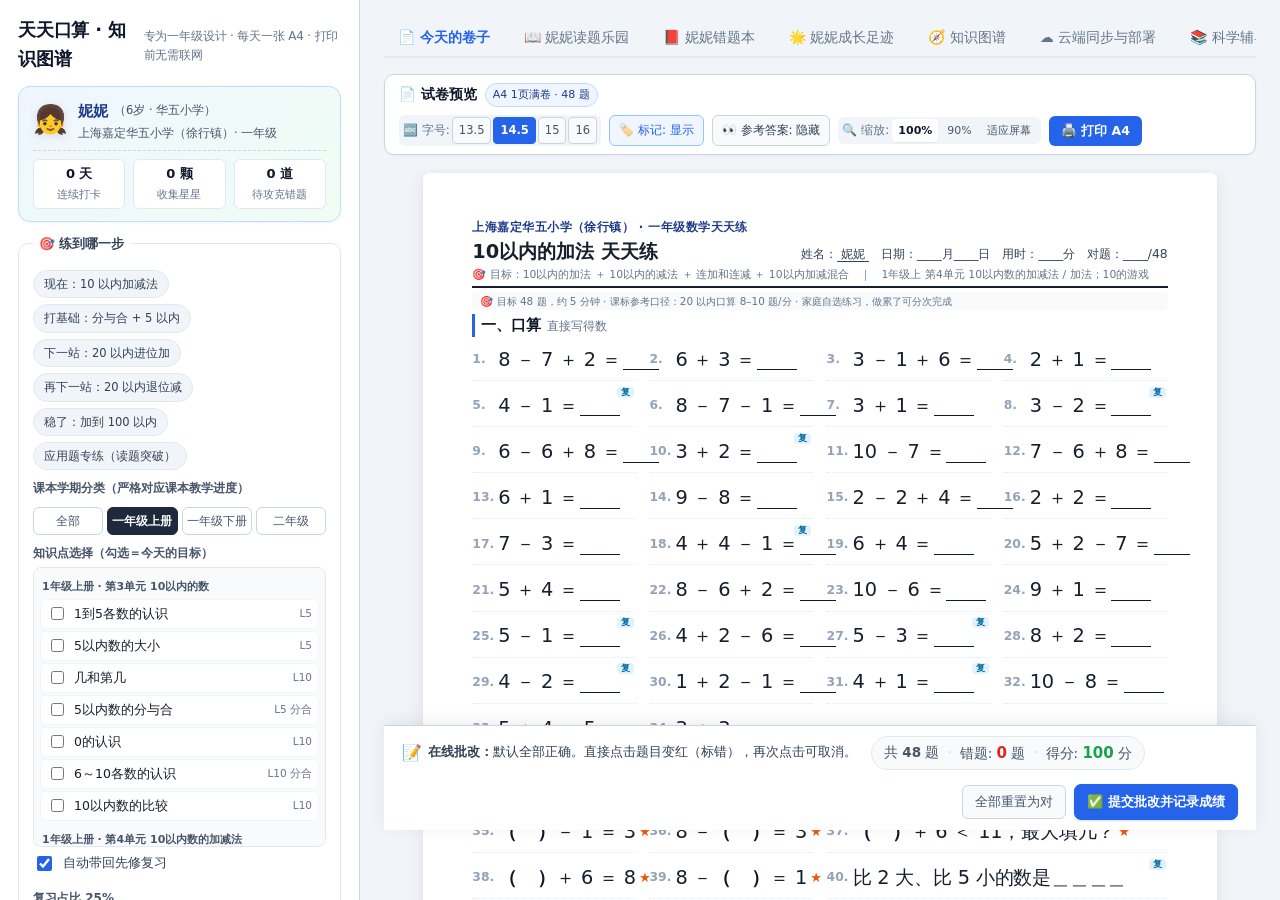
==== commit 854df739: "fix: 为静态资源添加版本号防止缓存导致新配置失效" ====
--- a/index.html
+++ b/index.html
@@ -362,14 +362,14 @@
   </div>
 </div>
 
-<script src="js/graph.data.js"></script>
-<script src="js/core.js"></script>
-<script src="js/items.js"></script>
-<script src="js/plan.js"></script>
-<script src="js/reading.js"></script>
-<script src="js/render.js"></script>
-<script src="js/cloud.js"></script>
-<script src="js/guide.js"></script>
-<script src="js/app.js"></script>
+<script src="js/graph.data.js?v=2"></script>
+<script src="js/core.js?v=2"></script>
+<script src="js/items.js?v=2"></script>
+<script src="js/plan.js?v=2"></script>
+<script src="js/reading.js?v=2"></script>
+<script src="js/render.js?v=2"></script>
+<script src="js/cloud.js?v=2"></script>
+<script src="js/guide.js?v=2"></script>
+<script src="js/app.js?v=2"></script>
 </body>
 </html>
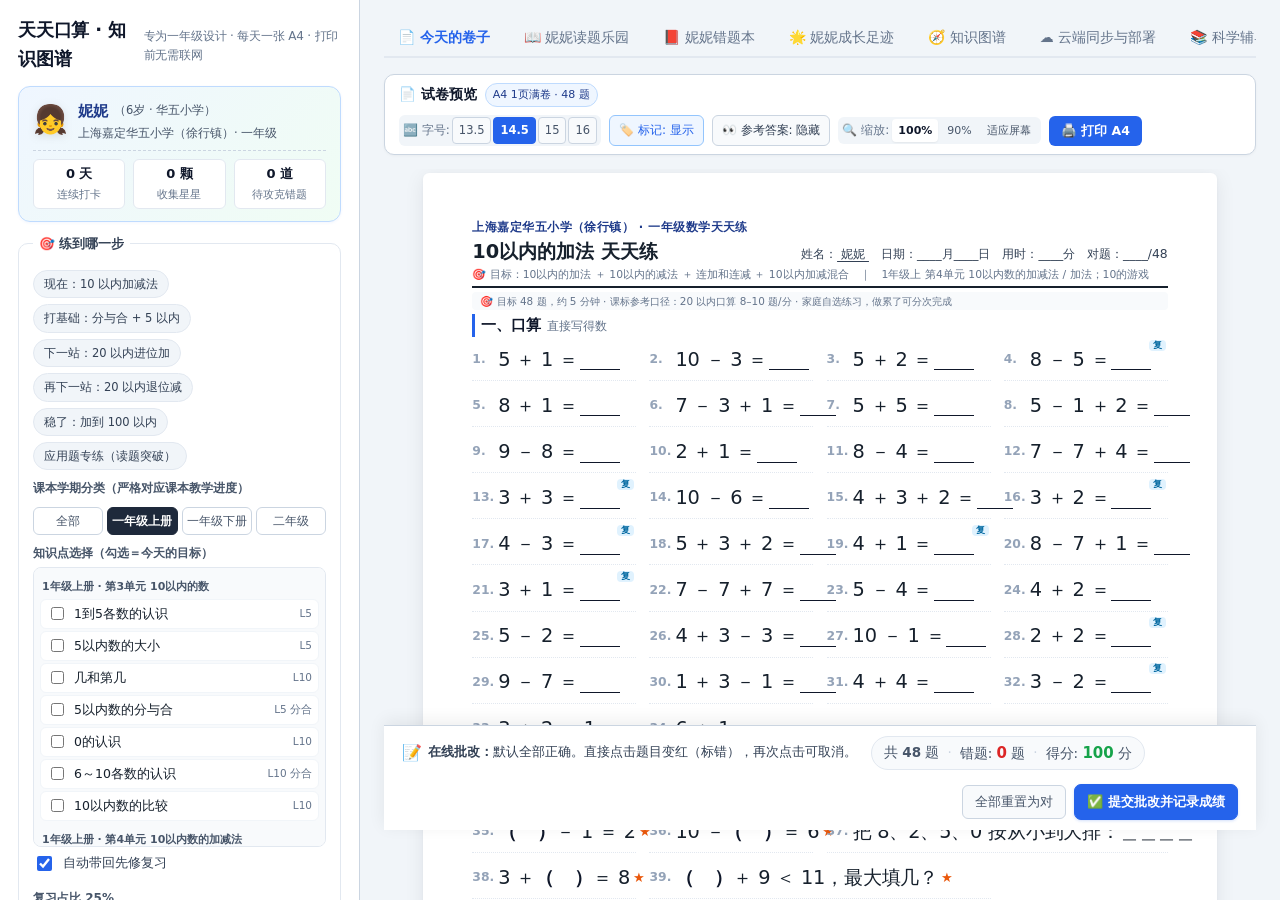
==== commit 572d0e25: "fix: 优化题型配额算法与安全补齐兜底，确保在排除分合与纯2项运算时100%满48题" ====
--- a/index.html
+++ b/index.html
@@ -362,14 +362,14 @@
   </div>
 </div>
 
-<script src="js/graph.data.js?v=2"></script>
-<script src="js/core.js?v=2"></script>
-<script src="js/items.js?v=2"></script>
-<script src="js/plan.js?v=2"></script>
-<script src="js/reading.js?v=2"></script>
-<script src="js/render.js?v=2"></script>
-<script src="js/cloud.js?v=2"></script>
-<script src="js/guide.js?v=2"></script>
-<script src="js/app.js?v=2"></script>
+<script src="js/graph.data.js?v=3"></script>
+<script src="js/core.js?v=3"></script>
+<script src="js/items.js?v=3"></script>
+<script src="js/plan.js?v=3"></script>
+<script src="js/reading.js?v=3"></script>
+<script src="js/render.js?v=3"></script>
+<script src="js/cloud.js?v=3"></script>
+<script src="js/guide.js?v=3"></script>
+<script src="js/app.js?v=3"></script>
 </body>
 </html>
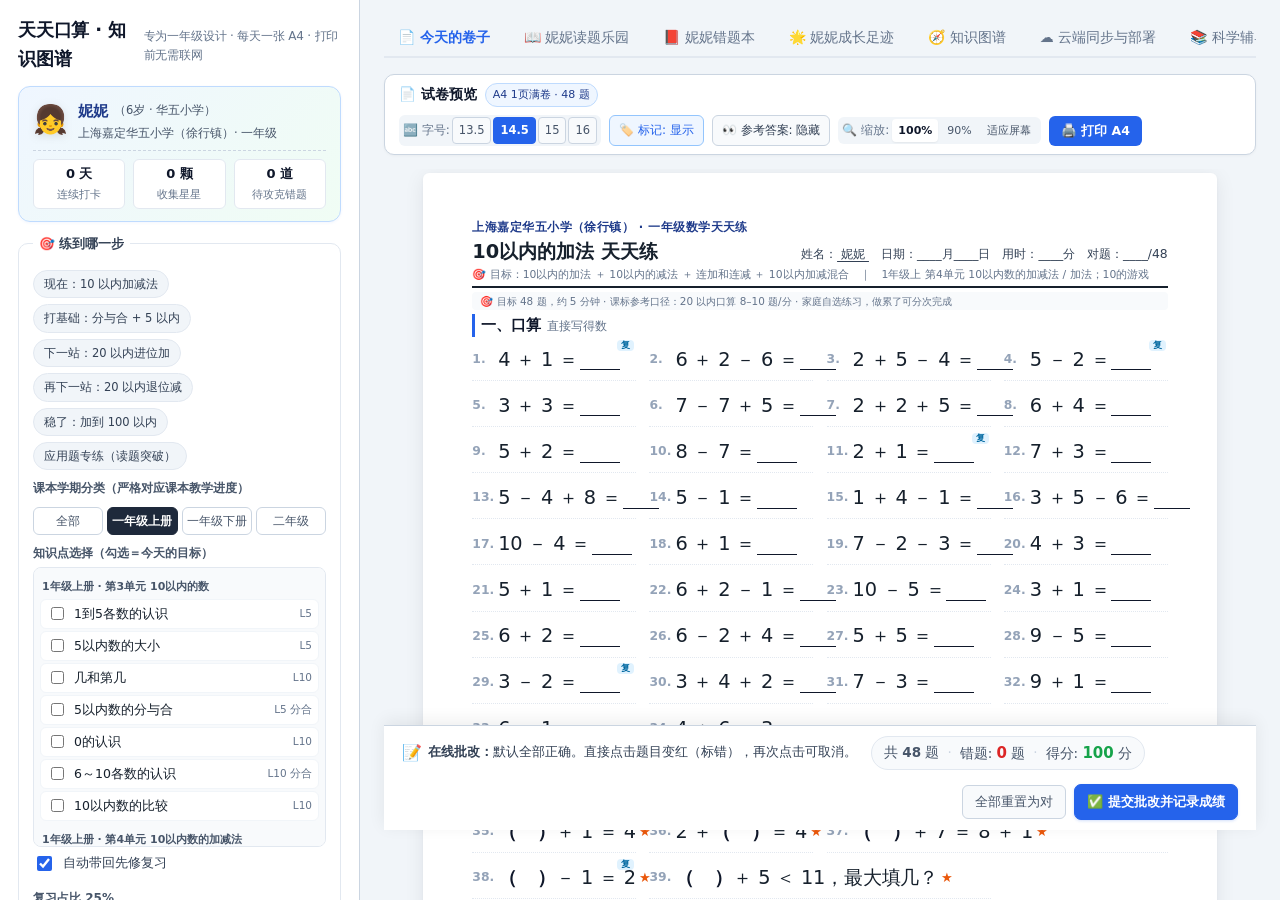
==== commit cc40cf8b: "fix: 重构交叉乱序算法，打破机械交替与列锁定，实现加减随机打乱以锻炼符号辨别切换" ====
--- a/index.html
+++ b/index.html
@@ -362,14 +362,14 @@
   </div>
 </div>
 
-<script src="js/graph.data.js?v=3"></script>
-<script src="js/core.js?v=3"></script>
-<script src="js/items.js?v=3"></script>
-<script src="js/plan.js?v=3"></script>
-<script src="js/reading.js?v=3"></script>
-<script src="js/render.js?v=3"></script>
-<script src="js/cloud.js?v=3"></script>
-<script src="js/guide.js?v=3"></script>
-<script src="js/app.js?v=3"></script>
+<script src="js/graph.data.js?v=4"></script>
+<script src="js/core.js?v=4"></script>
+<script src="js/items.js?v=4"></script>
+<script src="js/plan.js?v=4"></script>
+<script src="js/reading.js?v=4"></script>
+<script src="js/render.js?v=4"></script>
+<script src="js/cloud.js?v=4"></script>
+<script src="js/guide.js?v=4"></script>
+<script src="js/app.js?v=4"></script>
 </body>
 </html>
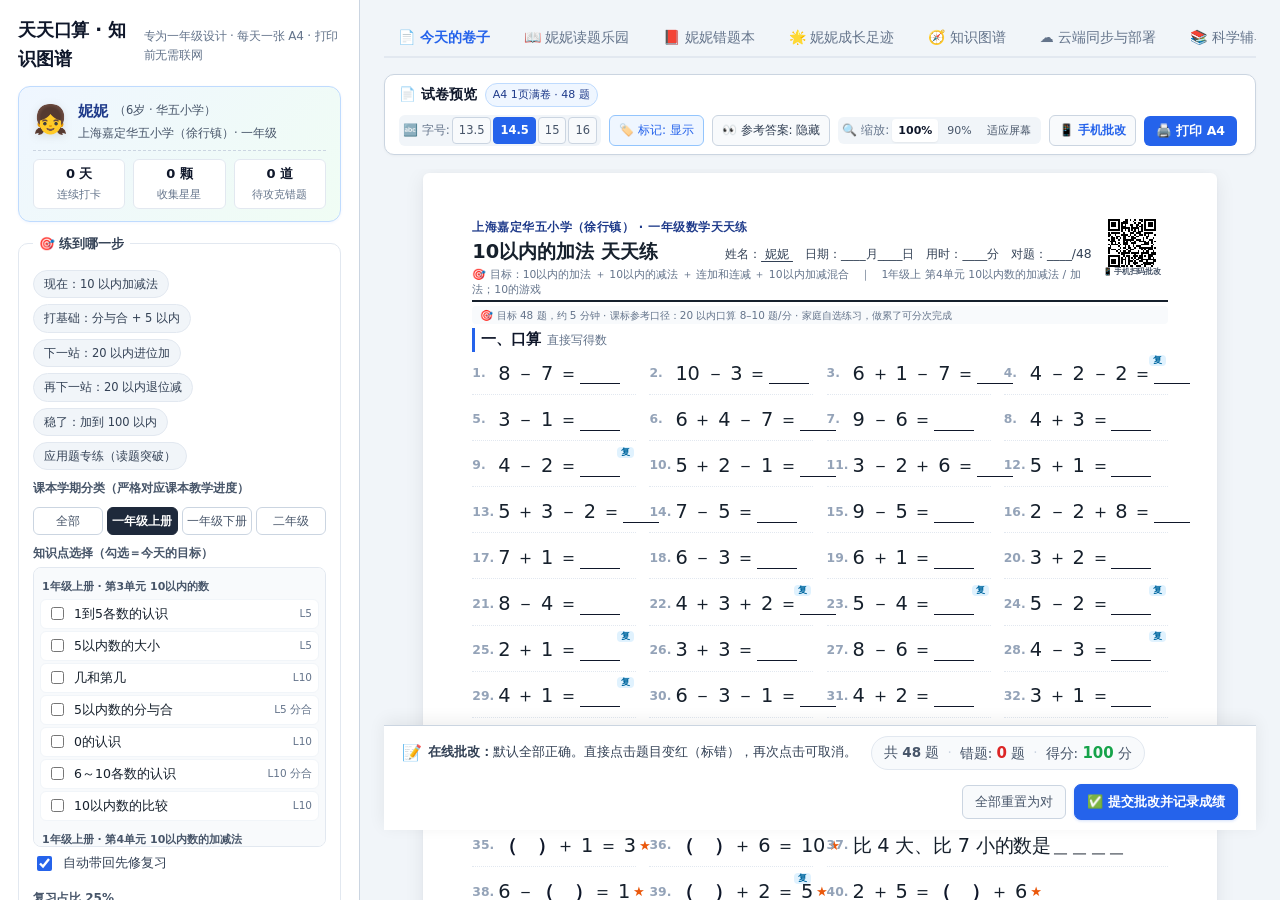
==== commit 5f0178b2: "feat: 增加手机端极速批改网页(grade.html)与纸面扫码二维码支持" ====
--- a/index.html
+++ b/index.html
@@ -7,6 +7,9 @@
 <link rel="stylesheet" href="css/style.css">
 </head>
 <body>
+<div id="mobileTipBanner" class="mobile-tip-banner" style="display:none;background:#eff6ff;color:#1e40af;border-bottom:1px solid #bfdbfe;padding:8px 14px;font-size:13px;text-align:center;font-weight:600">
+  📱 检测到您正在手机上访问，推荐使用专属极速批改版：<a href="grade.html" style="color:#2563eb;text-decoration:underline;margin-left:4px">立即进入手机批改 &gt;&gt;</a>
+</div>
 <div class="app">
 
   <aside class="side">
@@ -209,6 +212,7 @@
             <button type="button" class="btn-zoom" data-zoom="90">90%</button>
             <button type="button" class="btn-zoom" data-zoom="fit">适应屏幕</button>
           </div>
+          <button type="button" class="btn-tool" id="btnShowMobileQr" style="color:#2563eb;font-weight:700" title="在手机上直接点选批改，无需回电脑前">📱 手机批改</button>
           <button type="button" class="btn-print-quick" id="btnQuickPrint">🖨️ 打印 A4</button>
         </div>
       </div>
@@ -362,14 +366,26 @@
   </div>
 </div>
 
-<script src="js/graph.data.js?v=4"></script>
-<script src="js/core.js?v=4"></script>
-<script src="js/items.js?v=4"></script>
-<script src="js/plan.js?v=4"></script>
-<script src="js/reading.js?v=4"></script>
-<script src="js/render.js?v=4"></script>
-<script src="js/cloud.js?v=4"></script>
-<script src="js/guide.js?v=4"></script>
-<script src="js/app.js?v=4"></script>
+<!-- 手机批改扫码弹窗 -->
+<div class="modal-overlay" id="modalMobileQr" style="display:none">
+  <div class="modal-card" style="max-width:320px;text-align:center;padding:24px">
+    <h3 style="margin:0 0 8px;font-size:17px;color:#0f172a">📱 手机极速批改</h3>
+    <p style="font-size:13px;color:#64748b;margin:0 0 16px;line-height:1.4">用手机微信或系统相机扫一扫，手机端直接点选批改，无需回电脑前操作！</p>
+    <div id="pcQrContainer" style="display:flex;justify-content:center;margin-bottom:12px;background:#f8fafc;padding:12px;border-radius:12px;border:1px solid #e2e8f0"></div>
+    <div style="font-size:12px;color:#2563eb;font-weight:600;word-break:break-all;margin-bottom:16px" id="pcQrUrl">https://learn.290490.xyz/grade.html</div>
+    <button type="button" class="btn-tool" style="width:100%;padding:10px;font-weight:700" id="btnCloseMobileQr">关闭</button>
+  </div>
+</div>
+
+<script src="js/qrcode.min.js?v=5"></script>
+<script src="js/graph.data.js?v=5"></script>
+<script src="js/core.js?v=5"></script>
+<script src="js/items.js?v=5"></script>
+<script src="js/plan.js?v=5"></script>
+<script src="js/reading.js?v=5"></script>
+<script src="js/render.js?v=5"></script>
+<script src="js/cloud.js?v=5"></script>
+<script src="js/guide.js?v=5"></script>
+<script src="js/app.js?v=5"></script>
 </body>
 </html>
--- a/css/style.css
+++ b/css/style.css
@@ -192,7 +192,45 @@
 .flow.keywrap { break-before: page; }
 
 /* 卷头：包含学校、妮妮姓名与做题信息 */
-.sheet-head { border-bottom: 2px solid var(--ink); padding-bottom: 3px; margin-bottom: 4px; }
+.sheet-head {
+  position: relative;
+  border-bottom: 2px solid var(--ink);
+  padding-bottom: 3px;
+  margin-bottom: 4px;
+  padding-right: 76px;
+}
+.sheet-qr-box {
+  position: absolute;
+  top: 0;
+  right: 0;
+  display: flex;
+  flex-direction: column;
+  align-items: center;
+  text-align: center;
+  width: 72px;
+}
+.sheet-qr-canvas {
+  width: 48px;
+  height: 48px;
+  display: flex;
+  align-items: center;
+  justify-content: center;
+  background: #ffffff;
+  border-radius: 4px;
+}
+.sheet-qr-canvas svg {
+  width: 100%;
+  height: 100%;
+  display: block;
+}
+.sheet-qr-desc {
+  font-size: 7.5px;
+  color: #475569;
+  line-height: 1.1;
+  margin-top: 1px;
+  font-weight: 700;
+  letter-spacing: -0.2px;
+}
 .school-tag { font-size: .60em; font-weight: 700; color: #1e3a8a; letter-spacing: 0.04em; text-transform: uppercase; margin-bottom: 1px; }
 .sheet-head .title {
   font-size: 1.0em; font-weight: 800; display: flex;
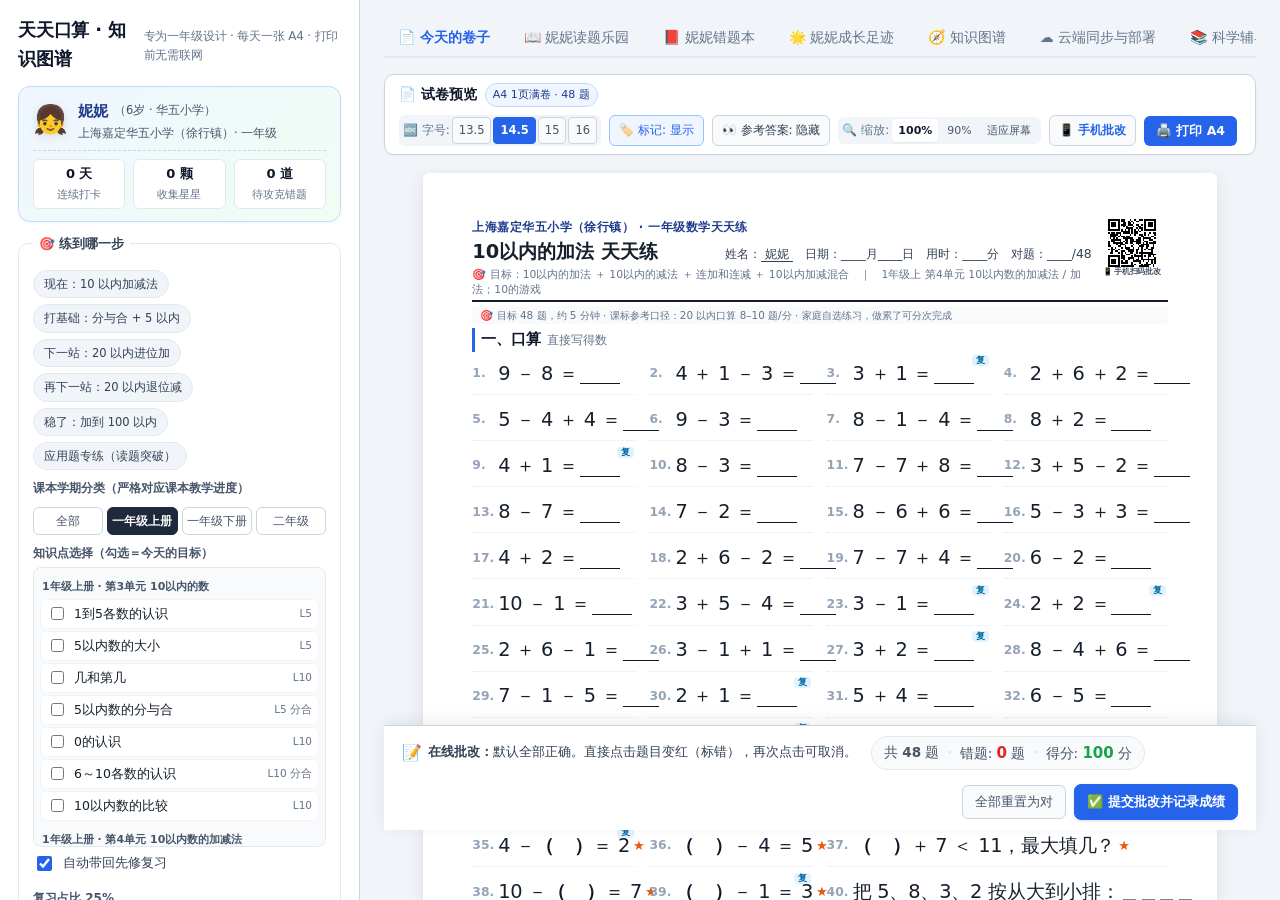
==== commit b8e3bd60: "fix: 统一常量声明至core.js并更新版本号确保手机端批改即时生效" ====
--- a/index.html
+++ b/index.html
@@ -377,15 +377,15 @@
   </div>
 </div>
 
-<script src="js/qrcode.min.js?v=5"></script>
-<script src="js/graph.data.js?v=5"></script>
-<script src="js/core.js?v=5"></script>
-<script src="js/items.js?v=5"></script>
-<script src="js/plan.js?v=5"></script>
-<script src="js/reading.js?v=5"></script>
-<script src="js/render.js?v=5"></script>
-<script src="js/cloud.js?v=5"></script>
-<script src="js/guide.js?v=5"></script>
-<script src="js/app.js?v=5"></script>
+<script src="js/qrcode.min.js?v=6"></script>
+<script src="js/graph.data.js?v=6"></script>
+<script src="js/core.js?v=6"></script>
+<script src="js/items.js?v=6"></script>
+<script src="js/plan.js?v=6"></script>
+<script src="js/reading.js?v=6"></script>
+<script src="js/render.js?v=6"></script>
+<script src="js/cloud.js?v=6"></script>
+<script src="js/guide.js?v=6"></script>
+<script src="js/app.js?v=6"></script>
 </body>
 </html>
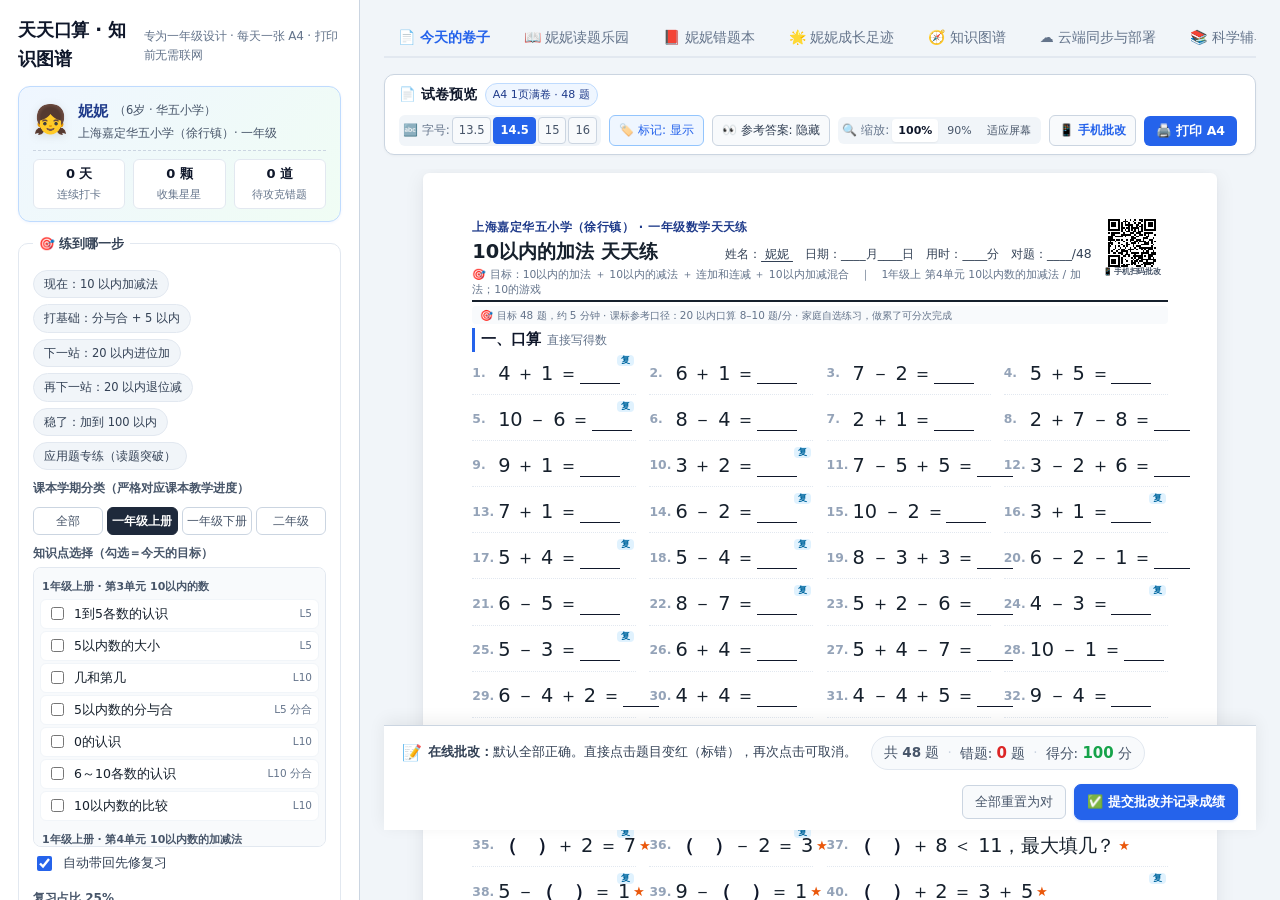
==== commit fc02e2fb: "fix: 实现刷新页面保持当前题目与批改进度，仅在明确按换题按钮时重新出题" ====
--- a/index.html
+++ b/index.html
@@ -377,15 +377,15 @@
   </div>
 </div>
 
-<script src="js/qrcode.min.js?v=6"></script>
-<script src="js/graph.data.js?v=6"></script>
-<script src="js/core.js?v=6"></script>
-<script src="js/items.js?v=6"></script>
-<script src="js/plan.js?v=6"></script>
-<script src="js/reading.js?v=6"></script>
-<script src="js/render.js?v=6"></script>
-<script src="js/cloud.js?v=6"></script>
-<script src="js/guide.js?v=6"></script>
-<script src="js/app.js?v=6"></script>
+<script src="js/qrcode.min.js?v=7"></script>
+<script src="js/graph.data.js?v=7"></script>
+<script src="js/core.js?v=7"></script>
+<script src="js/items.js?v=7"></script>
+<script src="js/plan.js?v=7"></script>
+<script src="js/reading.js?v=7"></script>
+<script src="js/render.js?v=7"></script>
+<script src="js/cloud.js?v=7"></script>
+<script src="js/guide.js?v=7"></script>
+<script src="js/app.js?v=7"></script>
 </body>
 </html>
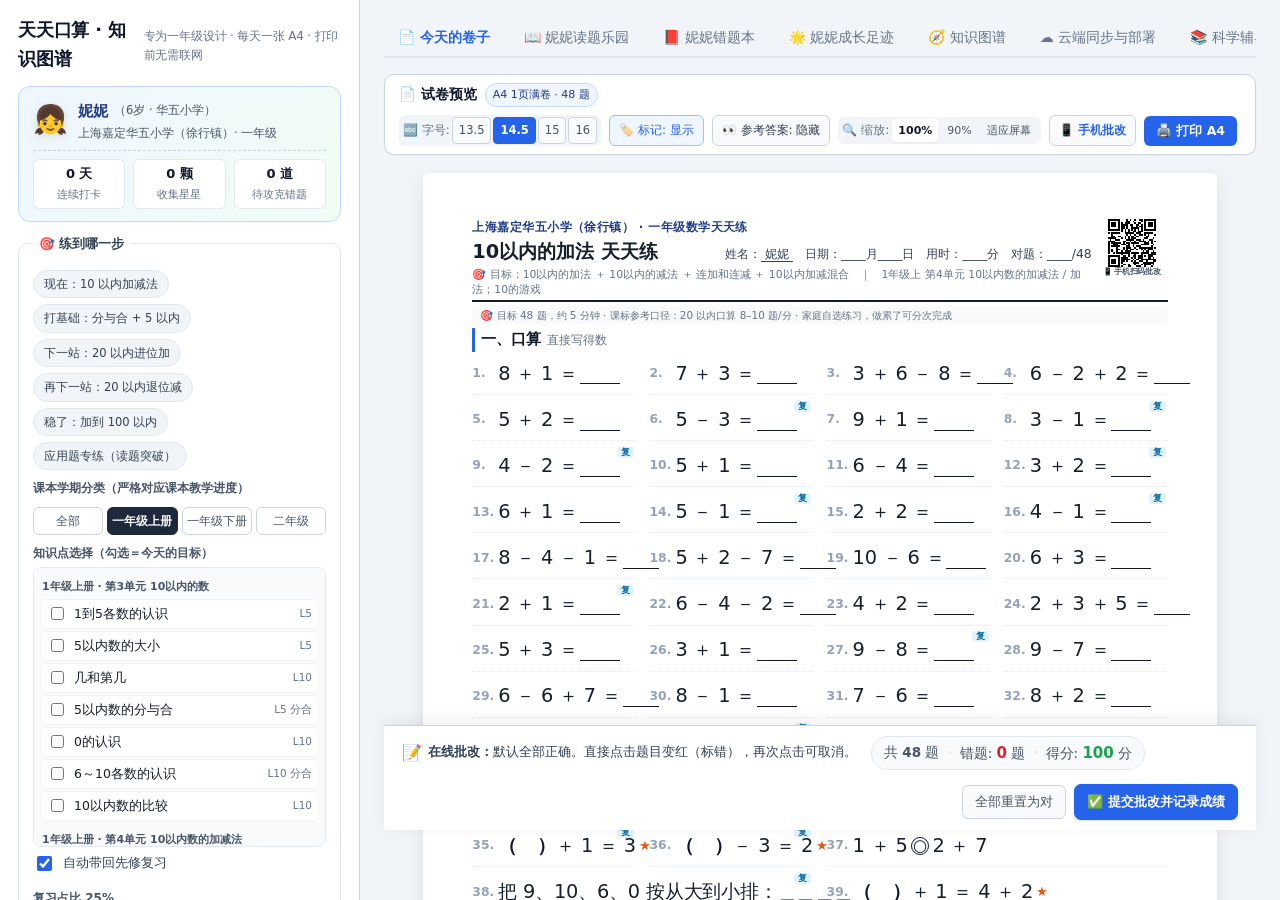
==== commit 3d5f3cb7: "fix: 修复手机端提交按钮被底部导航遮挡 & 学情足迹不同步（服务端合并同步） 1) css/grade.css: 底部悬浮批改栏原本与 .main-nav 同在 bottom:0，被 z-inde" ====
--- a/index.html
+++ b/index.html
@@ -377,15 +377,15 @@
   </div>
 </div>
 
-<script src="js/qrcode.min.js?v=7"></script>
-<script src="js/graph.data.js?v=7"></script>
-<script src="js/core.js?v=7"></script>
-<script src="js/items.js?v=7"></script>
-<script src="js/plan.js?v=7"></script>
-<script src="js/reading.js?v=7"></script>
-<script src="js/render.js?v=7"></script>
-<script src="js/cloud.js?v=7"></script>
-<script src="js/guide.js?v=7"></script>
-<script src="js/app.js?v=7"></script>
+<script src="js/qrcode.min.js?v=8"></script>
+<script src="js/graph.data.js?v=8"></script>
+<script src="js/core.js?v=8"></script>
+<script src="js/items.js?v=8"></script>
+<script src="js/plan.js?v=8"></script>
+<script src="js/reading.js?v=8"></script>
+<script src="js/render.js?v=8"></script>
+<script src="js/cloud.js?v=8"></script>
+<script src="js/guide.js?v=8"></script>
+<script src="js/app.js?v=8"></script>
 </body>
 </html>
